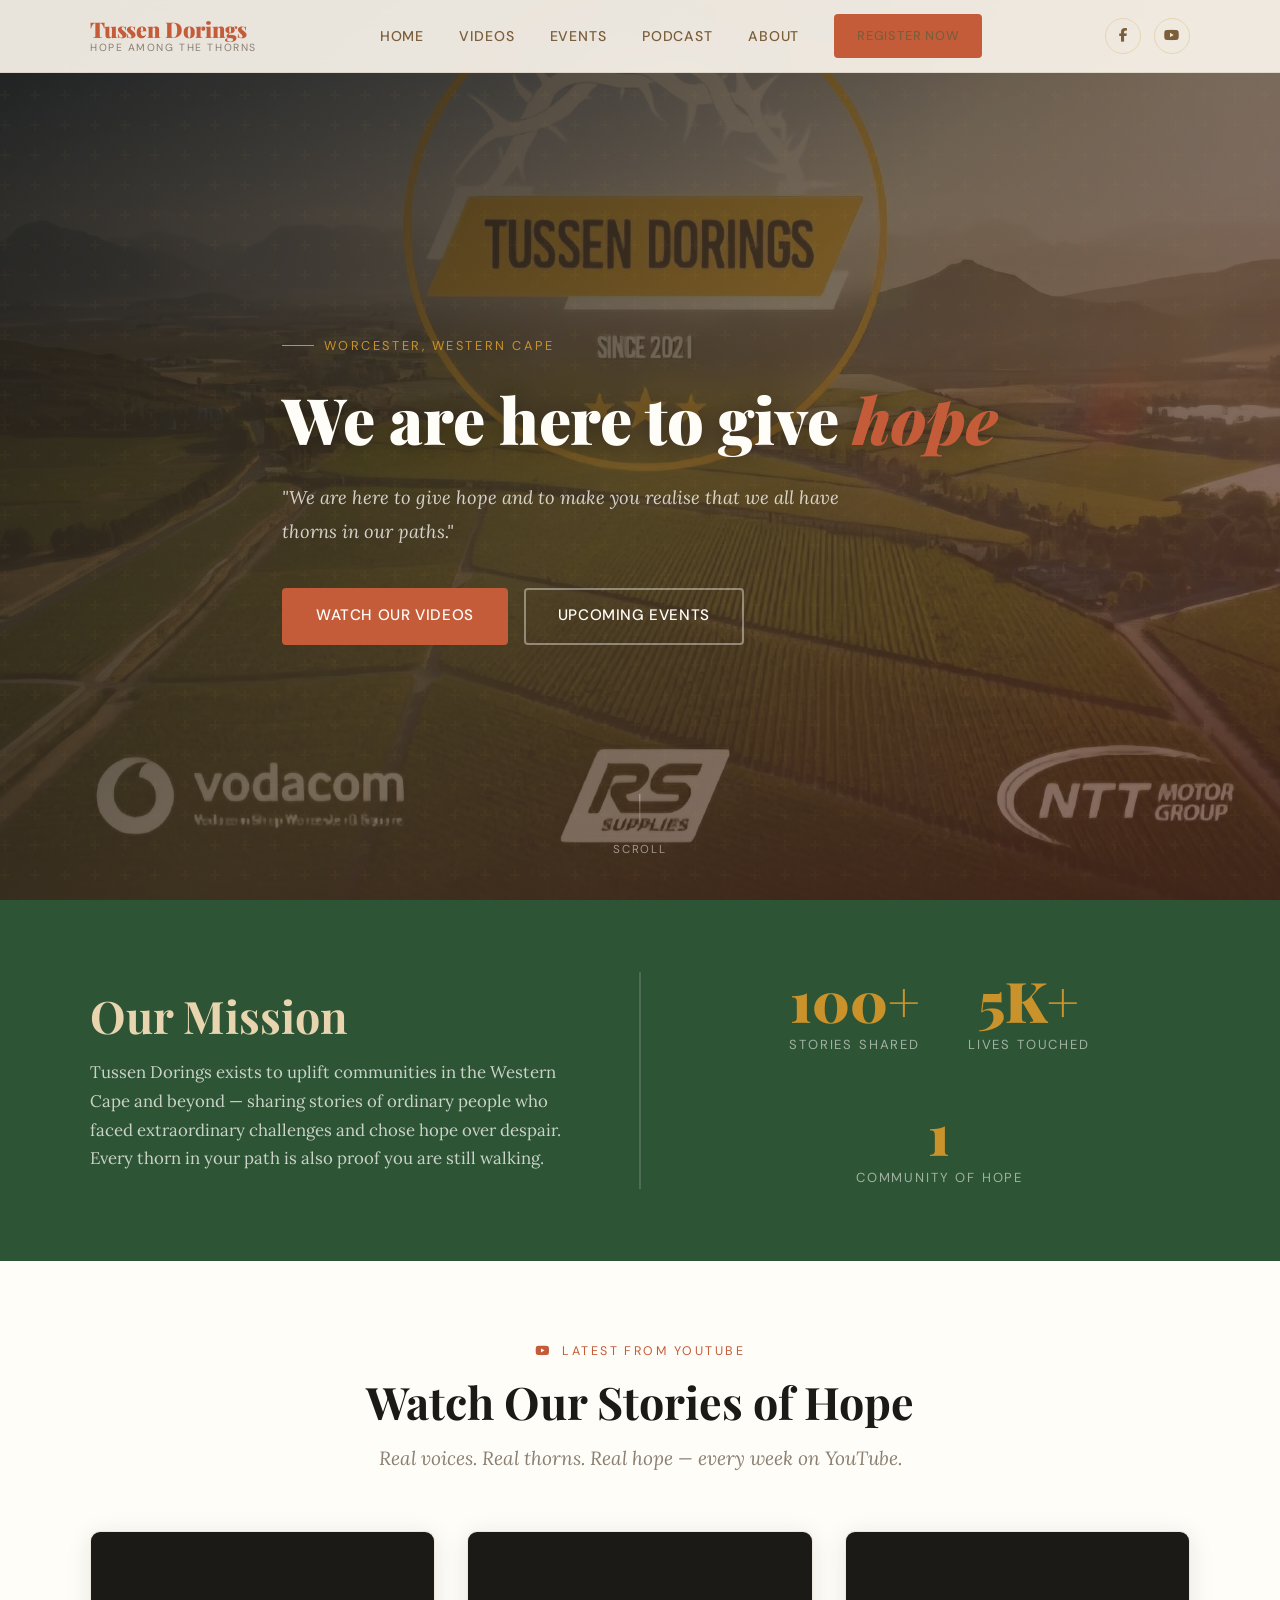
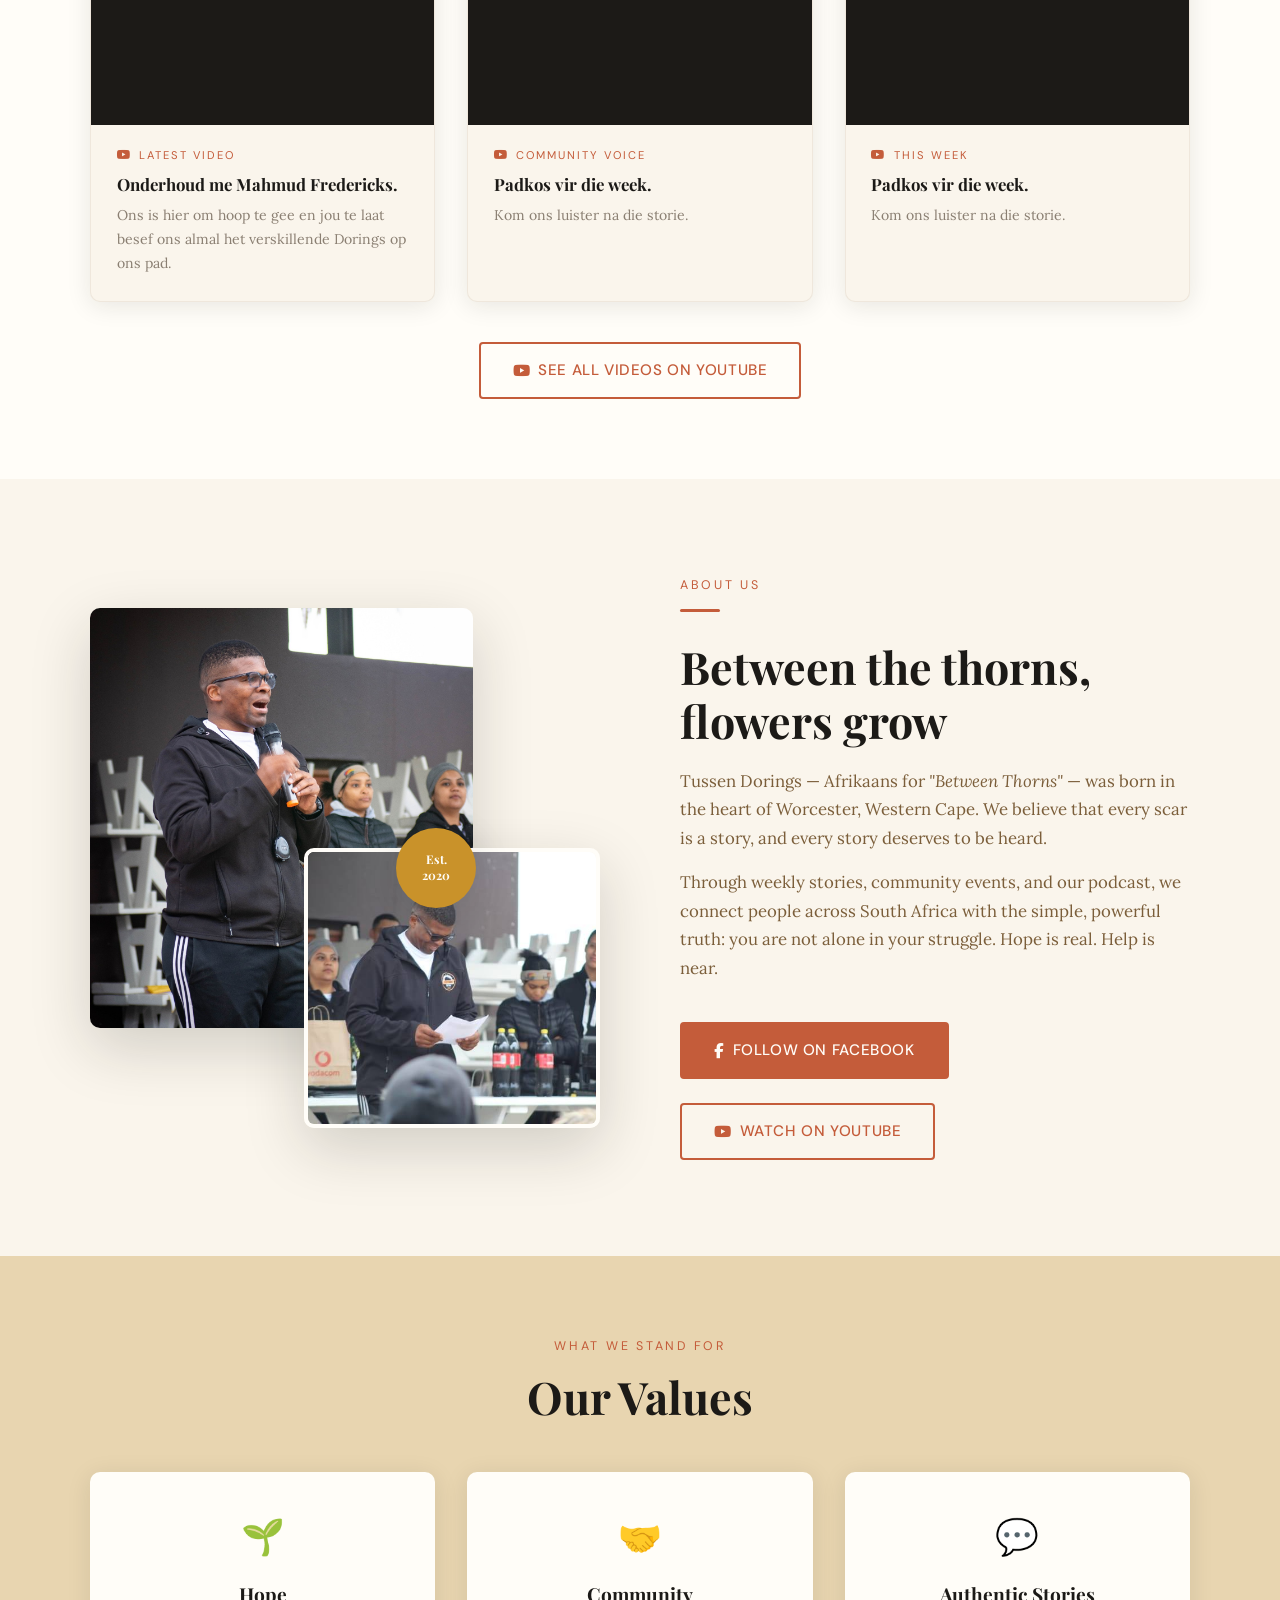
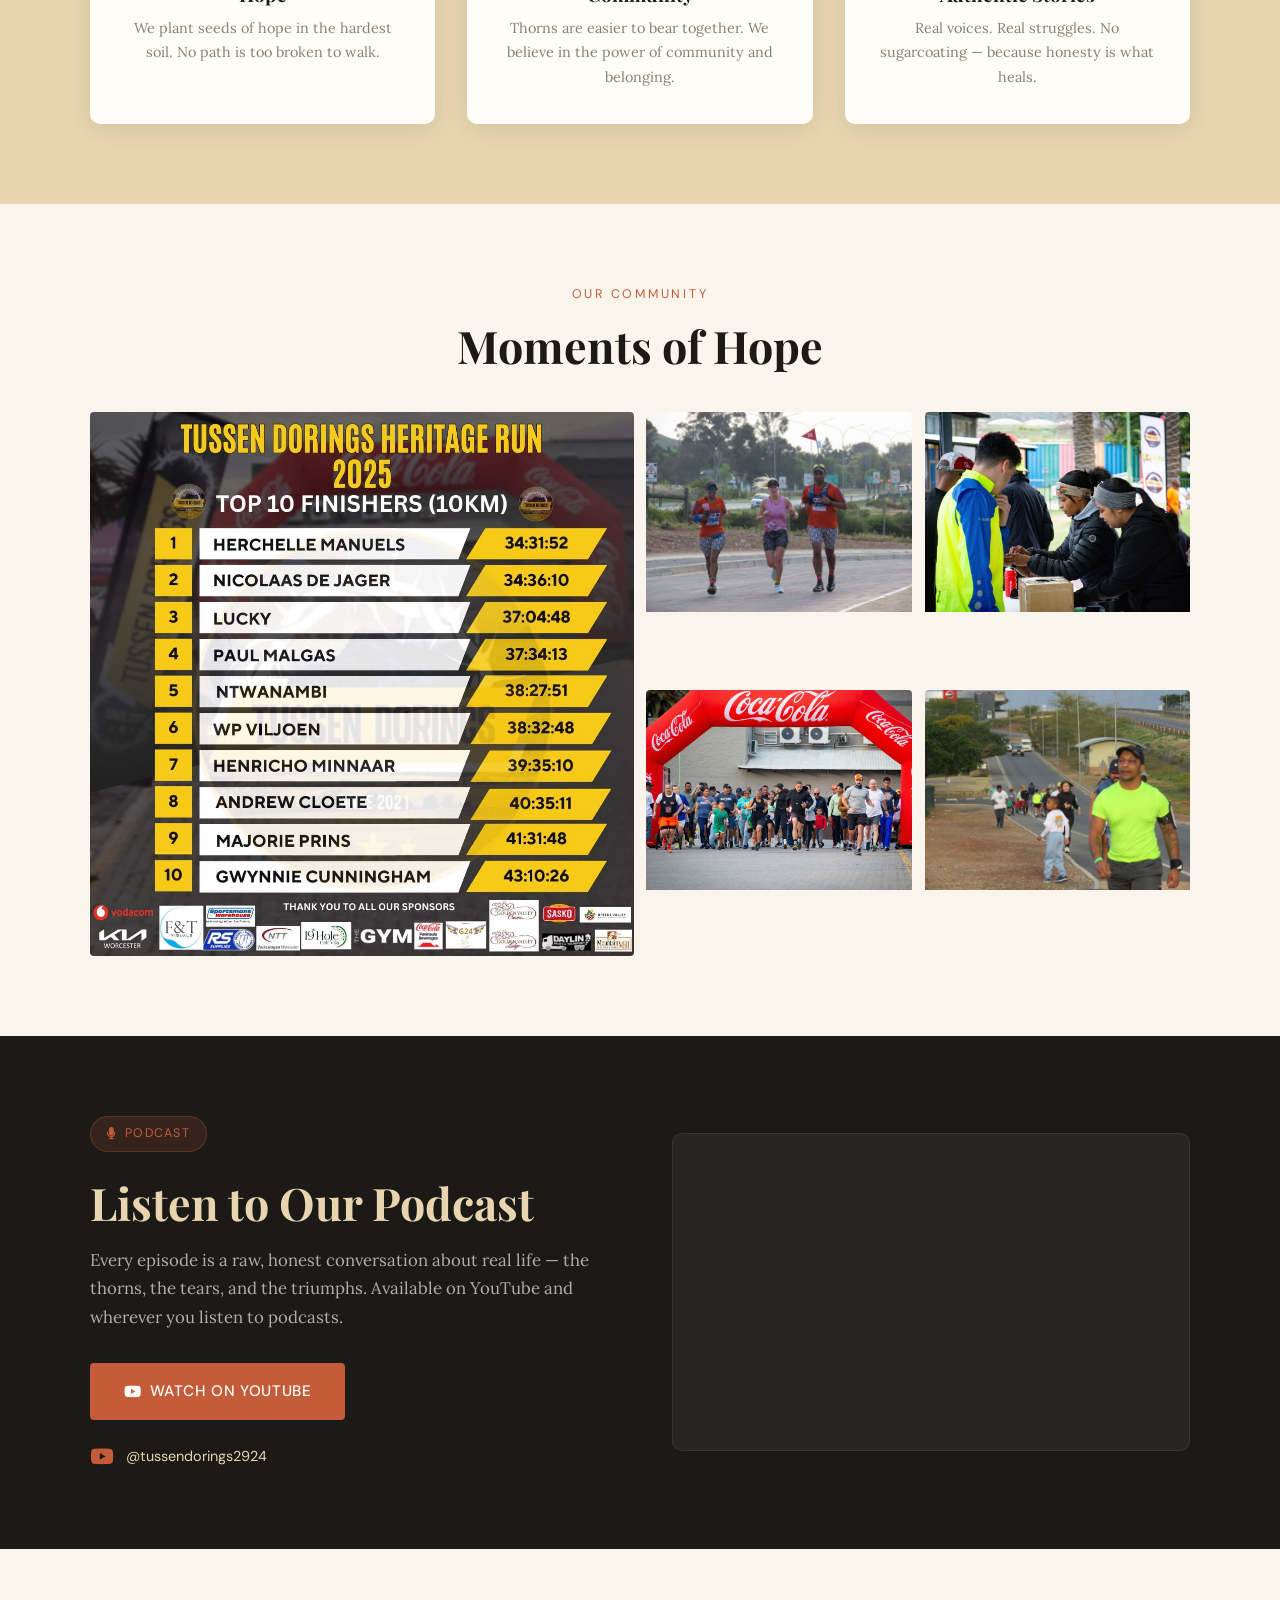
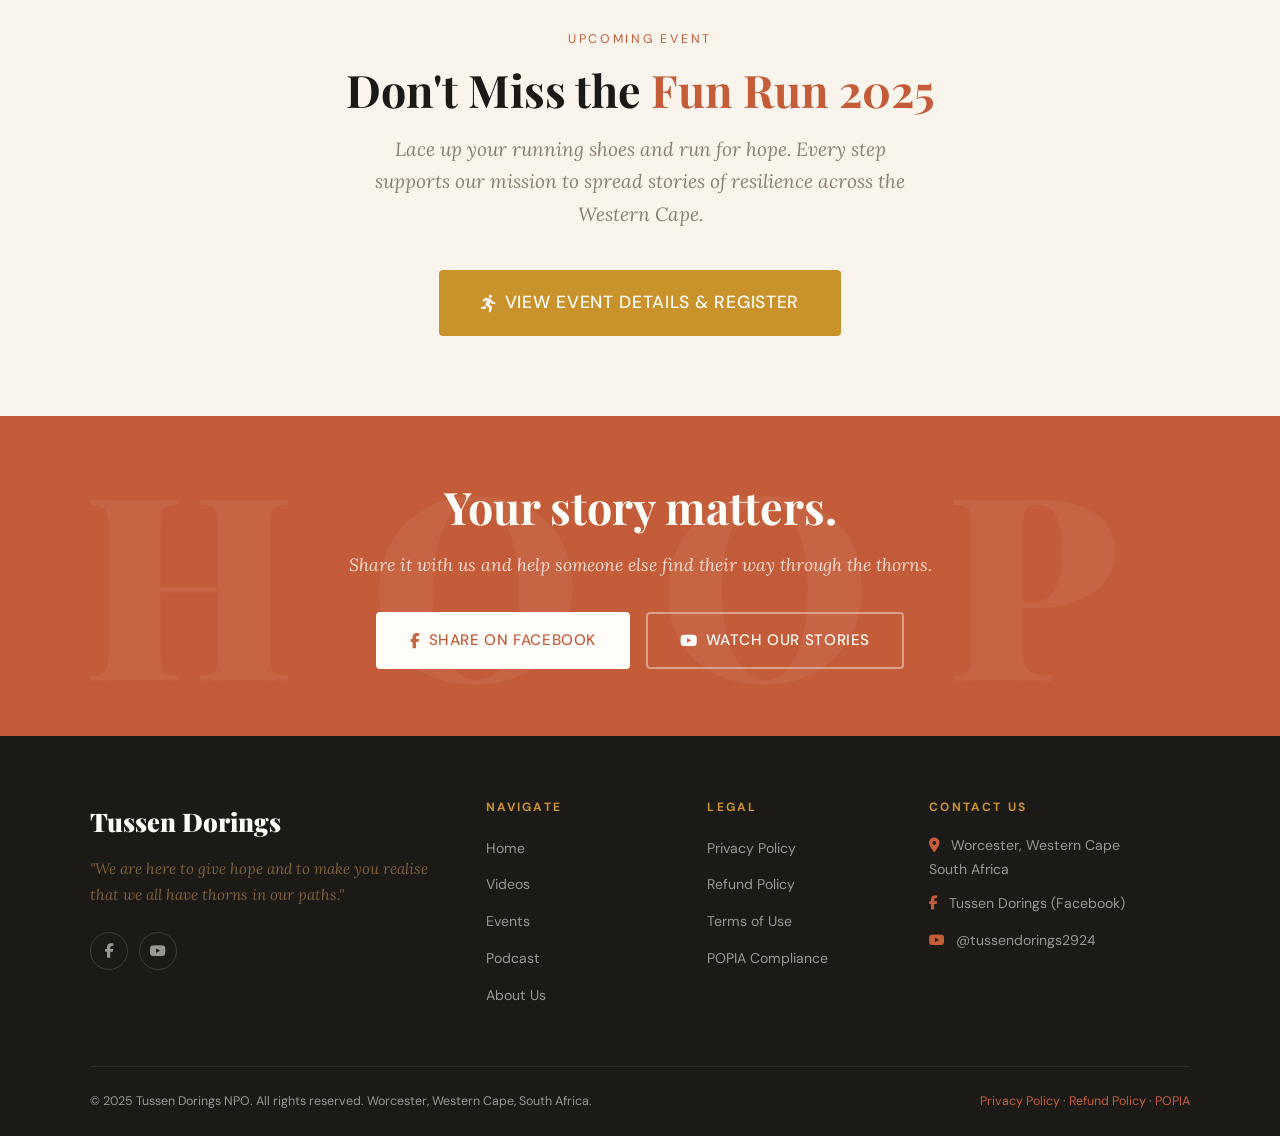
==== index.html @ e63dca42 "second commit" ====
<!DOCTYPE html>
<html lang="en">
<head>
  <meta charset="UTF-8" />
  <meta name="viewport" content="width=device-width, initial-scale=1.0" />
  <title>Tussen Dorings | Hope Among the Thorns</title>
  <meta name="description" content="Tussen Dorings is a non-profit organisation based in Worcester, Western Cape, dedicated to motivating people through real stories of resilience and hope." />
  <link rel="stylesheet" href="style.css" />
  <!-- Font Awesome for icons -->
  <link rel="stylesheet" href="https://cdnjs.cloudflare.com/ajax/libs/font-awesome/6.5.0/css/all.min.css" />
  <style>
    /* Homepage-only extras */
    .about-section {
      background: var(--cream);
      padding: 6rem 0;
    }
    .about-inner {
      display: grid;
      grid-template-columns: 1fr 1fr;
      gap: 5rem;
      align-items: center;
    }
    .about-img-stack {
      position: relative;
      height: 520px;
    }
    .about-img-main {
      width: 75%;
      height: 420px;
      object-fit: cover;
      border-radius: var(--radius-md);
      box-shadow: var(--shadow-float);
      position: absolute;
      top: 0; left: 0;
    }
    .about-img-secondary {
      width: 58%;
      height: 280px;
      object-fit: cover;
      border-radius: var(--radius-md);
      box-shadow: var(--shadow-float);
      position: absolute;
      bottom: 0; right: 0;
      border: 4px solid var(--white);
    }
    .about-img-badge {
      position: absolute;
      top: 50%; left: 60%;
      transform: translateY(-50%);
      background: var(--gold);
      color: var(--white);
      padding: 1.2rem;
      border-radius: 50%;
      width: 80px; height: 80px;
      display: flex; align-items: center; justify-content: center;
      font-family: var(--font-display);
      font-size: 0.75rem;
      font-weight: 700;
      text-align: center;
      line-height: 1.3;
      box-shadow: var(--shadow-card);
      z-index: 3;
    }
    @media (max-width: 768px) {
      .about-inner { grid-template-columns: 1fr; }
      .about-img-stack { height: 320px; }
      .about-img-main { width: 80%; height: 280px; }
      .about-img-secondary { width: 55%; height: 200px; }
    }

    .values-section {
      background: var(--sand);
      padding: 5rem 0;
    }
    .values-grid {
      display: grid;
      grid-template-columns: repeat(3, 1fr);
      gap: 2rem;
      margin-top: 3rem;
    }
    .value-card {
      background: var(--white);
      border-radius: var(--radius-md);
      padding: 2.2rem;
      text-align: center;
      box-shadow: var(--shadow-soft);
      transition: var(--transition);
    }
    .value-card:hover {
      transform: translateY(-5px);
      box-shadow: var(--shadow-card);
    }
    .value-card__icon {
      font-size: 2.2rem;
      margin-bottom: 1rem;
      display: block;
    }
    .value-card h4 { margin-bottom: 0.6rem; }
    .value-card p { font-size: 0.9rem; color: var(--warm-grey); }
    @media (max-width: 768px) {
      .values-grid { grid-template-columns: 1fr; }
    }

    .cta-band {
      background: var(--terracotta);
      padding: 4rem 0;
      text-align: center;
      position: relative;
      overflow: hidden;
    }
    .cta-band::before {
      content: 'HOOP';
      position: absolute;
      font-family: var(--font-display);
      font-size: 16rem;
      font-weight: 900;
      color: rgba(255,255,255,0.05);
      top: 50%; left: 50%;
      transform: translate(-50%, -50%);
      letter-spacing: 0.3em;
      pointer-events: none;
      white-space: nowrap;
    }
    .cta-band h2 { color: var(--white); margin-bottom: 1rem; }
    .cta-band p { color: rgba(255,253,248,0.8); margin-bottom: 2rem; font-style: italic; font-size: 1.1rem; }

    /* Mobile nav menu */
    .nav__mobile {
      display: none;
      flex-direction: column;
      background: var(--white);
      padding: 1.5rem 2rem;
      border-top: 1px solid var(--sand);
      gap: 1rem;
    }
    .nav__mobile.open { display: flex; }
    .nav__mobile a {
      font-family: var(--font-ui);
      font-size: 0.9rem;
      font-weight: 500;
      color: var(--earth);
      letter-spacing: 0.06em;
      text-transform: uppercase;
      padding: 0.5rem 0;
      border-bottom: 1px solid var(--sand);
    }

    /* ── Banner watermark on branded sections ── */
    .branded-section {
      position: relative;
      overflow: hidden;
    }
    .branded-section::before {
      content: '';
      position: absolute;
      inset: 0;
      background-image: url('images/banner.jpg');
      background-size: cover;
      background-position: center;
      background-repeat: no-repeat;
      opacity: 0.055;
      pointer-events: none;
      z-index: 0;
    }
    .branded-section > * { position: relative; z-index: 1; }

    /* ── YouTube Videos Section ── */
    .videos-section {
      background: var(--white);
    }
    .videos-header {
      text-align: center;
      margin-bottom: 3.5rem;
    }
    .videos-header .eyebrow {
      font-family: var(--font-ui);
      font-size: 0.78rem;
      letter-spacing: 0.2em;
      text-transform: uppercase;
      color: var(--terracotta);
      margin-bottom: 0.8rem;
      display: block;
    }
    .videos-grid {
      display: grid;
      grid-template-columns: repeat(3, 1fr);
      gap: 2rem;
    }
    @media (max-width: 900px) { .videos-grid { grid-template-columns: 1fr 1fr; } }
    @media (max-width: 580px) { .videos-grid { grid-template-columns: 1fr; } }

    .video-card {
      background: var(--cream);
      border-radius: var(--radius-md);
      overflow: hidden;
      box-shadow: var(--shadow-soft);
      transition: var(--transition);
      border: 1px solid rgba(123,94,58,0.09);
    }
    .video-card:hover {
      transform: translateY(-6px);
      box-shadow: var(--shadow-float);
    }
    .video-card__embed {
      position: relative;
      width: 100%;
      padding-top: 56.25%; /* 16:9 ratio */
      background: var(--charcoal);
    }
    .video-card__embed iframe {
      position: absolute;
      inset: 0;
      width: 100%;
      height: 100%;
      border: none;
      display: block;
    }
    .video-card__body {
      padding: 1.3rem 1.6rem 1.6rem;
    }
    .video-card__label {
      font-family: var(--font-ui);
      font-size: 0.7rem;
      letter-spacing: 0.18em;
      text-transform: uppercase;
      color: var(--terracotta);
      margin-bottom: 0.5rem;
      display: flex;
      align-items: center;
      gap: 0.4rem;
    }
    .video-card__label i { font-size: 0.75rem; }
    .video-card__title {
      font-size: 1.05rem;
      line-height: 1.4;
      margin-bottom: 0.5rem;
    }
    .video-card__desc {
      font-size: 0.88rem;
      color: var(--warm-grey);
    }

    /* ── How to add images helper box ── */
    .img-guide {
      background: linear-gradient(135deg, rgba(46,84,54,0.06), rgba(201,146,42,0.06));
      border: 1.5px dashed rgba(123,94,58,0.28);
      border-radius: var(--radius-md);
      padding: 1.6rem 2rem;
      margin-top: 0.8rem;
    }
    .img-guide__title {
      font-family: var(--font-ui);
      font-size: 0.78rem;
      letter-spacing: 0.15em;
      text-transform: uppercase;
      color: var(--forest);
      font-weight: 600;
      margin-bottom: 0.8rem;
      display: flex;
      align-items: center;
      gap: 0.5rem;
    }
    .img-guide ol {
      list-style: decimal;
      padding-left: 1.4rem;
      display: flex;
      flex-direction: column;
      gap: 0.5rem;
    }
    .img-guide ol li {
      font-family: var(--font-ui);
      font-size: 0.86rem;
      color: var(--earth);
      line-height: 1.6;
    }
    .img-guide ol li code {
      background: rgba(28,26,23,0.08);
      padding: 0.1rem 0.4rem;
      border-radius: 3px;
      font-size: 0.82rem;
      color: var(--terracotta);
    }
    .img-guide ol li strong { color: var(--charcoal); }
  </style>
</head>
<body>

<!-- ======= NAVIGATION ======= -->
<nav class="nav" id="mainNav">
  <div class="container">
    <div class="nav__inner">
      <a href="index.html" class="nav__logo">
        <span class="nav__logo-main">Tussen Dorings</span>
        <span class="nav__logo-sub">Hope Among the Thorns</span>
      </a>
      <ul class="nav__links">
        <li><a href="index.html">Home</a></li>
        <li><a href="#videos">Videos</a></li>
        <li><a href="event.html">Events</a></li>
        <li><a href="#podcast">Podcast</a></li>
        <li><a href="#about">About</a></li>
        <li><a href="event.html#register" class="btn btn-primary" style="padding:0.55rem 1.3rem; font-size:0.8rem;">Register Now</a></li>
      </ul>
      <div class="nav__social">
        <a href="https://www.facebook.com/TussenDorings" target="_blank" title="Facebook"><i class="fab fa-facebook-f"></i></a>
        <a href="https://www.youtube.com/@tussendorings2924" target="_blank" title="YouTube"><i class="fab fa-youtube"></i></a>
      </div>
      <div class="nav__hamburger" id="hamburger" onclick="toggleNav()">
        <span></span><span></span><span></span>
      </div>
    </div>
  </div>
  <div class="nav__mobile" id="mobileNav">
    <a href="index.html">Home</a>
    <a href="#videos">Videos</a>
    <a href="event.html">Events</a>
    <a href="#podcast">Podcast</a>
    <a href="#about">About</a>
  </div>
</nav>

<!-- ======= HERO ======= -->
<section class="hero">
  <div class="hero__bg" style="background-image: url('pictures/PHOTO-2025-09-26-07-35-55.jpg');"></div>
  <div class="hero__overlay"></div>
  <div class="hero__texture"></div>
  <div class="container">
    <div class="hero__content">
      <div class="hero__eyebrow">Worcester, Western Cape</div>
      <h1>We are here to give <em>hope</em></h1>
      <p class="hero__slogan">
        "We are here to give hope and to make you realise that we all have thorns in our paths."
      </p>
      <div class="hero__cta">
        <a href="#videos" class="btn btn-primary">Watch Our Videos</a>
        <a href="event.html" class="btn btn-secondary" style="border-color:rgba(255,253,248,0.4); color:var(--white);">Upcoming Events</a>
      </div>
    </div>
  </div>
  <div class="hero__scroll">
    <div class="hero__scroll-line"></div>
    <span>Scroll</span>
  </div>
</section>

<!-- ======= MISSION STRIP ======= -->
<section class="mission-strip branded-section">
  <div class="container">
    <div class="mission-strip__inner">
      <div>
        <h2>Our Mission</h2>
        <p>
          Tussen Dorings exists to uplift communities in the Western Cape and beyond — sharing stories of ordinary people who faced extraordinary challenges and chose hope over despair. Every thorn in your path is also proof you are still walking.
        </p>
      </div>
      <div class="mission-strip__divider"></div>
      <div style="display:flex; gap:3rem; justify-content:center; flex-wrap:wrap;">
        <div class="mission-strip__stat">
          <div class="mission-strip__stat-number">100+</div>
          <div class="mission-strip__stat-label">Stories Shared</div>
        </div>
        <div class="mission-strip__stat">
          <div class="mission-strip__stat-number">5K+</div>
          <div class="mission-strip__stat-label">Lives Touched</div>
        </div>
        <div class="mission-strip__stat">
          <div class="mission-strip__stat-number">1</div>
          <div class="mission-strip__stat-label">Community of Hope</div>
        </div>
      </div>
    </div>
  </div>
</section>

<!-- ======= YOUTUBE VIDEOS ======= -->
<section class="videos-section section branded-section" id="videos">
  <div class="container">
    <div class="videos-header reveal">
      <span class="eyebrow"><i class="fab fa-youtube"></i> &nbsp;Latest from YouTube</span>
      <h2>Watch Our Stories of Hope</h2>
      <p class="lead" style="margin-top:0.8rem; max-width:580px; margin-left:auto; margin-right:auto;">
        Real voices. Real thorns. Real hope — every week on YouTube.
      </p>
    </div>

    <div class="videos-grid">

      <article class="video-card reveal">
        <div class="video-card__embed">
          <iframe
            src="https://www.youtube.com/embed/3ZT55kAYIGM"
            title="Tussen Dorings Video 1"
            allow="accelerometer; autoplay; clipboard-write; encrypted-media; gyroscope; picture-in-picture"
            allowfullscreen
            loading="lazy"
          ></iframe>
        </div>
        <div class="video-card__body">
          <div class="video-card__label"><i class="fab fa-youtube"></i> Latest Video</div>
          <h3 class="video-card__title">Onderhoud me Mahmud Fredericks.</h3>
          <p class="video-card__desc">Ons is hier om hoop te gee en jou te laat besef ons almal het verskillende Dorings op ons pad.</p>
        </div>
      </article>

      <!-- ✏️ VIDEO 2 — Replace VIDEO_ID_2 -->
      <article class="video-card reveal">
        <div class="video-card__embed">
          <iframe
            src="https://www.youtube.com/embed/tih2UImkGy8"
            title="Tussen Dorings Video 2"
            allow="accelerometer; autoplay; clipboard-write; encrypted-media; gyroscope; picture-in-picture"
            allowfullscreen
            loading="lazy"
          ></iframe>
        </div>
        <div class="video-card__body">
          <div class="video-card__label"><i class="fab fa-youtube"></i> Community Voice</div>
          <h3 class="video-card__title">Padkos vir die week.</h3>
          <p class="video-card__desc">Kom ons luister na die storie.</p>
        </div>
      </article>

      <!-- ✏️ VIDEO 3 — Replace VIDEO_ID_3 -->
      <article class="video-card reveal">
        <div class="video-card__embed">
          <iframe
            src="https://www.youtube.com/embed/xtF51EP9ckM"
            title="Tussen Dorings Video 3"
            allow="accelerometer; autoplay; clipboard-write; encrypted-media; gyroscope; picture-in-picture"
            allowfullscreen
            loading="lazy"
          ></iframe>
        </div>
        <div class="video-card__body">
          <div class="video-card__label"><i class="fab fa-youtube"></i> This Week</div>
          <h3 class="video-card__title">Padkos vir die week.</h3>
          <p class="video-card__desc">Kom ons luister na die storie.</p>
        </div>
      </article>

    </div>

    <div style="text-align:center; margin-top:2.5rem;" class="reveal">
      <a href="https://www.youtube.com/@tussendorings2924" target="_blank" class="btn btn-secondary">
        <i class="fab fa-youtube"></i> See All Videos on YouTube
      </a>
    </div>
  </div>
</section>

<!-- ======= ABOUT ======= -->
<section class="about-section branded-section" id="about">
  <div class="container">
    <div class="about-inner">
      <div class="about-img-stack reveal">
        <img src="pictures/photo1.jpg" alt="Tussen Dorings community" class="about-img-main" />
        <img src="pictures/photo2.jpg" alt="Hope in action" class="about-img-secondary" />
        <div class="about-img-badge">Est.<br/>2020</div>
      </div>
      <div class="reveal">
        <span class="section-label">About Us</span>
        <div class="thorn-accent"></div>
        <h2>Between the thorns, flowers grow</h2>
        <p style="margin-top:1.2rem;">
          Tussen Dorings — Afrikaans for <em>"Between Thorns"</em> — was born in the heart of Worcester, Western Cape. We believe that every scar is a story, and every story deserves to be heard.
        </p>
        <p style="margin-top:1rem;">
          Through weekly stories, community events, and our podcast, we connect people across South Africa with the simple, powerful truth: you are not alone in your struggle. Hope is real. Help is near.
        </p>
        <div style="display:flex; gap:1.5rem; margin-top:2.5rem; flex-wrap:wrap;">
          <a href="https://www.facebook.com/TussenDorings" target="_blank" class="btn btn-primary">
            <i class="fab fa-facebook-f"></i> Follow on Facebook
          </a>
          <a href="https://www.youtube.com/@tussendorings2924" target="_blank" class="btn btn-secondary">
            <i class="fab fa-youtube"></i> Watch on YouTube
          </a>
        </div>

        
      </div>
    </div>
  </div>
</section>

<!-- ======= VALUES ======= -->
<section class="values-section branded-section">
  <div class="container">
    <div style="text-align:center;" class="reveal">
      <span class="section-label">What We Stand For</span>
      <h2>Our Values</h2>
    </div>
    <div class="values-grid">
      <div class="value-card reveal">
        <span class="value-card__icon">🌱</span>
        <h4>Hope</h4>
        <p>We plant seeds of hope in the hardest soil. No path is too broken to walk.</p>
      </div>
      <div class="value-card reveal">
        <span class="value-card__icon">🤝</span>
        <h4>Community</h4>
        <p>Thorns are easier to bear together. We believe in the power of community and belonging.</p>
      </div>
      <div class="value-card reveal">
        <span class="value-card__icon">💬</span>
        <h4>Authentic Stories</h4>
        <p>Real voices. Real struggles. No sugarcoating — because honesty is what heals.</p>
      </div>
    </div>
  </div>
</section>

<!-- ======= GALLERY ======= -->
<section class="gallery section" id="gallery">
  <div class="container">
    <div style="text-align:center; margin-bottom:2.5rem;" class="reveal">
      <span class="section-label">Our Community</span>
      <h2>Moments of Hope</h2>
    </div>
    <div class="gallery__grid reveal">
      <div class="gallery__item item-1">
        <img src="pictures/photo4.jpg" alt="Tussen Dorings community event" />
      </div>
      <div class="gallery__item">
        <img src="pictures/photo3.jpg" alt="Worcester community gathering" style="height:200px;" />
      </div>
      <div class="gallery__item">
        <img src="pictures/photo5.jpg" alt="Hope in action" style="height:200px;" />
      </div>
      <div class="gallery__item">
        <img src="pictures/photo6.jpg" alt="Community stories" style="height:200px;" />
      </div>
      <div class="gallery__item">
        <img src="pictures/photo7.jpg" alt="Motivational event" style="height:200px;" />
      </div>
    </div>
  </div>
</section>

<!-- ======= PODCAST ======= -->
<section class="podcast" id="podcast">
  <div class="container">
    <div class="podcast__inner">
      <div class="reveal">
        <div class="podcast__badge"><i class="fas fa-microphone"></i> Podcast</div>
        <h2>Listen to Our Podcast</h2>
        <p>Every episode is a raw, honest conversation about real life — the thorns, the tears, and the triumphs. Available on YouTube and wherever you listen to podcasts.</p>
        <div style="margin-top:2rem; display:flex; gap:1rem; flex-wrap:wrap;">
          <a href="https://www.youtube.com/@tussendorings2924" target="_blank" class="btn btn-primary">
            <i class="fab fa-youtube"></i> Watch on YouTube
          </a>
        </div>
        <a href="https://www.youtube.com/@tussendorings2924" target="_blank" class="podcast__yt-link" style="margin-top:1.5rem;">
          <i class="fab fa-youtube" style="font-size:1.3rem; color:var(--terracotta);"></i>
          @tussendorings2924
        </a>
      </div>
      <div class="podcast__embed reveal">
        <!-- Replace VIDEO_ID with actual YouTube video ID from their channel -->
        <iframe
          width="100%"
          height="260"
          src="https://www.youtube.com/embed/ZpLVzW_1ThY"
          title="Tussen Dorings Podcast"
          frameborder="0"
          allow="accelerometer; autoplay; clipboard-write; encrypted-media; gyroscope; picture-in-picture"
          allowfullscreen
          style="border-radius: var(--radius-sm);"
        ></iframe>
      </div>
    </div>
  </div>
</section>

<!-- ======= UPCOMING EVENT TEASER ======= -->
<section style="background:var(--cream); padding:5rem 0;">
  <div class="container" style="text-align:center;">
    <span class="section-label">Upcoming Event</span>
    <h2 class="reveal">Don't Miss the <strong style="color:var(--terracotta);">Fun Run 2025</strong></h2>
    <p class="lead reveal" style="max-width:540px; margin:1rem auto 2.5rem;">
      Lace up your running shoes and run for hope. Every step supports our mission to spread stories of resilience across the Western Cape.
    </p>
    <a href="event.html" class="btn btn-primary btn-gold reveal">
      <i class="fas fa-running"></i> View Event Details & Register
    </a>
  </div>
</section>

<!-- ======= CTA BAND ======= -->
<section class="cta-band">
  <div class="container">
    <h2 class="reveal">Your story matters.</h2>
    <p class="reveal">Share it with us and help someone else find their way through the thorns.</p>
    <div style="display:flex; gap:1rem; justify-content:center; flex-wrap:wrap;" class="reveal">
      <a href="https://www.facebook.com/TussenDorings" target="_blank" class="btn" style="background:var(--white); color:var(--terracotta); border-color:var(--white);">
        <i class="fab fa-facebook-f"></i> Share on Facebook
      </a>
      <a href="https://www.youtube.com/@tussendorings2924" target="_blank" class="btn" style="background:transparent; color:var(--white); border-color:rgba(255,255,255,0.4);">
        <i class="fab fa-youtube"></i> Watch Our Stories
      </a>
    </div>
  </div>
</section>

<!-- ======= FOOTER ======= -->
<footer class="footer">
  <div class="container">
    <div class="footer__grid">
      <div>
        <div class="footer__brand-name">Tussen Dorings</div>
        <p class="footer__tagline">"We are here to give hope and to make you realise that we all have thorns in our paths."</p>
        <div class="footer__social">
          <a href="https://www.facebook.com/TussenDorings" target="_blank" title="Facebook"><i class="fab fa-facebook-f"></i></a>
          <a href="https://www.youtube.com/@tussendorings2924" target="_blank" title="YouTube"><i class="fab fa-youtube"></i></a>
        </div>
      </div>
      <div>
        <h5>Navigate</h5>
        <ul>
          <li><a href="index.html">Home</a></li>
          <li><a href="#videos">Videos</a></li>
          <li><a href="event.html">Events</a></li>
          <li><a href="#podcast">Podcast</a></li>
          <li><a href="#about">About Us</a></li>
        </ul>
      </div>
      <div>
        <h5>Legal</h5>
        <ul>
          <li><a href="event.html#privacy">Privacy Policy</a></li>
          <li><a href="event.html#refund">Refund Policy</a></li>
          <li><a href="event.html#terms">Terms of Use</a></li>
          <li><a href="event.html#popia">POPIA Compliance</a></li>
        </ul>
      </div>
      <div>
        <h5>Contact Us</h5>
        <ul>
          <li style="color:rgba(255,253,248,0.55); font-family:var(--font-ui); font-size:0.88rem; margin-bottom:0.5rem;">
            <i class="fas fa-map-marker-alt" style="color:var(--terracotta); margin-right:0.4rem;"></i>
            Worcester, Western Cape<br>South Africa
          </li>
          <li>
            <a href="https://www.facebook.com/TussenDorings" target="_blank">
              <i class="fab fa-facebook-f" style="color:var(--terracotta); margin-right:0.4rem;"></i>
              Tussen Dorings (Facebook)
            </a>
          </li>
          <li>
            <a href="https://www.youtube.com/@tussendorings2924" target="_blank">
              <i class="fab fa-youtube" style="color:var(--terracotta); margin-right:0.4rem;"></i>
              @tussendorings2924
            </a>
          </li>
        </ul>
      </div>
    </div>
    <div class="footer__bottom">
      <span>© 2025 Tussen Dorings NPO. All rights reserved. Worcester, Western Cape, South Africa.</span>
      <span>
        <a href="event.html#privacy">Privacy Policy</a> ·
        <a href="event.html#refund">Refund Policy</a> ·
        <a href="event.html#popia">POPIA</a>
      </span>
    </div>
  </div>
</footer>

<script>
  // ── Scroll reveal
  const observer = new IntersectionObserver((entries) => {
    entries.forEach(e => {
      if (e.isIntersecting) {
        e.target.classList.add('visible');
        observer.unobserve(e.target);
      }
    });
  }, { threshold: 0.12 });
  document.querySelectorAll('.reveal').forEach(el => observer.observe(el));

  // ── Nav shrink on scroll
  window.addEventListener('scroll', () => {
    const nav = document.getElementById('mainNav');
    nav.style.boxShadow = window.scrollY > 50 ? '0 4px 20px rgba(28,26,23,0.12)' : 'none';
  });

  // ── Mobile nav toggle
  function toggleNav() {
    document.getElementById('mobileNav').classList.toggle('open');
  }
</script>
</body>
</html>
---- style.css ----
/* ============================================================
   TUSSEN DORINGS — Global Stylesheet
   Aesthetic: Warm African earth tones, bold serif, organic
   ============================================================ */

@import url('https://fonts.googleapis.com/css2?family=Playfair+Display:ital,wght@0,400;0,700;0,900;1,400;1,700&family=Lora:ital,wght@0,400;0,500;1,400&family=DM+Sans:wght@300;400;500&display=swap');

/* ── CSS Variables ── */
:root {
  --terracotta:   #C45C3A;
  --terracotta-dark: #9E3D20;
  --earth:        #7B5E3A;
  --sand:         #E8D5B0;
  --cream:        #FAF5EC;
  --forest:       #2E5436;
  --forest-light: #4A7C59;
  --charcoal:     #1C1A17;
  --warm-grey:    #8A7F72;
  --gold:         #C9922A;
  --white:        #FFFDF8;

  --font-display: 'Playfair Display', Georgia, serif;
  --font-body:    'Lora', Georgia, serif;
  --font-ui:      'DM Sans', sans-serif;

  --radius-sm: 4px;
  --radius-md: 10px;
  --radius-lg: 20px;

  --shadow-soft: 0 4px 24px rgba(28,26,23,0.10);
  --shadow-card: 0 8px 40px rgba(28,26,23,0.13);
  --shadow-float: 0 20px 60px rgba(28,26,23,0.18);

  --transition: 0.28s cubic-bezier(0.4,0,0.2,1);
}

/* ── Reset & Base ── */
*, *::before, *::after { box-sizing: border-box; margin: 0; padding: 0; }

html { scroll-behavior: smooth; font-size: 16px; }

body {
  font-family: var(--font-body);
  background: var(--cream);
  color: var(--charcoal);
  line-height: 1.7;
  overflow-x: hidden;
}

img { max-width: 100%; display: block; }
a { color: inherit; text-decoration: none; }
ul { list-style: none; }

/* ── Typography ── */
h1, h2, h3, h4, h5, h6 {
  font-family: var(--font-display);
  line-height: 1.2;
  color: var(--charcoal);
}

h1 { font-size: clamp(2.4rem, 5vw, 4.2rem); font-weight: 900; }
h2 { font-size: clamp(1.8rem, 3.5vw, 3rem); font-weight: 700; }
h3 { font-size: clamp(1.3rem, 2.5vw, 2rem); font-weight: 700; }
h4 { font-size: 1.2rem; font-weight: 700; }

p { font-size: 1.05rem; color: var(--earth); }

.lead {
  font-size: 1.2rem;
  font-family: var(--font-body);
  font-style: italic;
  color: var(--warm-grey);
}

/* ── Layout Utilities ── */
.container {
  max-width: 1180px;
  margin: 0 auto;
  padding: 0 clamp(1rem, 4vw, 2.5rem);
}

.section { padding: 5rem 0; }
.section--tight { padding: 3rem 0; }

.grid-2 { display: grid; grid-template-columns: 1fr 1fr; gap: 2.5rem; }
.grid-3 { display: grid; grid-template-columns: repeat(3,1fr); gap: 2rem; }

@media (max-width: 768px) {
  .grid-2, .grid-3 { grid-template-columns: 1fr; }
}

/* ── Dividers ── */
.thorn-divider {
  display: flex;
  align-items: center;
  gap: 1rem;
  margin: 2.5rem 0;
}
.thorn-divider::before,
.thorn-divider::after {
  content: '';
  flex: 1;
  height: 1px;
  background: linear-gradient(90deg, transparent, var(--sand), transparent);
}
.thorn-divider span {
  font-size: 1.4rem;
  color: var(--terracotta);
  opacity: 0.7;
}

/* ── Buttons ── */
.btn {
  display: inline-flex;
  align-items: center;
  gap: 0.5rem;
  font-family: var(--font-ui);
  font-weight: 500;
  font-size: 0.95rem;
  letter-spacing: 0.04em;
  padding: 0.85rem 2rem;
  border-radius: var(--radius-sm);
  border: 2px solid transparent;
  cursor: pointer;
  transition: var(--transition);
  text-transform: uppercase;
}

.btn-primary {
  background: var(--terracotta);
  color: var(--white);
  border-color: var(--terracotta);
}
.btn-primary:hover {
  background: var(--terracotta-dark);
  border-color: var(--terracotta-dark);
  transform: translateY(-2px);
  box-shadow: 0 8px 24px rgba(196,92,58,0.35);
}

.btn-secondary {
  background: transparent;
  color: var(--terracotta);
  border-color: var(--terracotta);
}
.btn-secondary:hover {
  background: var(--terracotta);
  color: var(--white);
  transform: translateY(-2px);
}

.btn-forest {
  background: var(--forest);
  color: var(--white);
  border-color: var(--forest);
}
.btn-forest:hover {
  background: var(--forest-light);
  border-color: var(--forest-light);
  transform: translateY(-2px);
  box-shadow: 0 8px 24px rgba(46,84,54,0.35);
}

.btn-gold {
  background: var(--gold);
  color: var(--white);
  border-color: var(--gold);
  font-size: 1.1rem;
  padding: 1rem 2.5rem;
}
.btn-gold:hover {
  background: #a87520;
  transform: translateY(-3px);
  box-shadow: 0 10px 30px rgba(201,146,42,0.4);
}

/* ── Navigation ── */
.nav {
  position: fixed;
  top: 0; left: 0; right: 0;
  z-index: 1000;
  background: rgba(250,245,236,0.92);
  backdrop-filter: blur(12px);
  border-bottom: 1px solid rgba(123,94,58,0.12);
  transition: var(--transition);
}

.nav__inner {
  display: flex;
  align-items: center;
  justify-content: space-between;
  height: 72px;
}

.nav__logo {
  display: flex;
  flex-direction: column;
  line-height: 1.1;
}
.nav__logo-main {
  font-family: var(--font-display);
  font-weight: 900;
  font-size: 1.35rem;
  color: var(--terracotta);
  letter-spacing: -0.01em;
}
.nav__logo-sub {
  font-family: var(--font-ui);
  font-size: 0.65rem;
  color: var(--warm-grey);
  letter-spacing: 0.15em;
  text-transform: uppercase;
}

.nav__links {
  display: flex;
  align-items: center;
  gap: 2.2rem;
}
.nav__links a {
  font-family: var(--font-ui);
  font-size: 0.88rem;
  font-weight: 500;
  letter-spacing: 0.06em;
  text-transform: uppercase;
  color: var(--earth);
  position: relative;
  transition: color var(--transition);
}
.nav__links a::after {
  content: '';
  position: absolute;
  bottom: -3px; left: 0;
  width: 0; height: 2px;
  background: var(--terracotta);
  transition: width var(--transition);
}
.nav__links a:hover { color: var(--terracotta); }
.nav__links a:hover::after { width: 100%; }

.nav__social {
  display: flex;
  gap: 0.8rem;
}
.nav__social a {
  width: 36px; height: 36px;
  border-radius: 50%;
  border: 1.5px solid var(--sand);
  display: flex; align-items: center; justify-content: center;
  font-size: 0.85rem;
  color: var(--earth);
  transition: var(--transition);
}
.nav__social a:hover {
  background: var(--terracotta);
  border-color: var(--terracotta);
  color: var(--white);
}

.nav__hamburger {
  display: none;
  flex-direction: column;
  gap: 5px;
  cursor: pointer;
  padding: 4px;
}
.nav__hamburger span {
  width: 24px; height: 2px;
  background: var(--charcoal);
  border-radius: 2px;
  transition: var(--transition);
}

@media (max-width: 900px) {
  .nav__links { display: none; }
  .nav__hamburger { display: flex; }
}

/* ── Hero ── */
.hero {
  min-height: 100vh;
  display: flex;
  align-items: center;
  position: relative;
  overflow: hidden;
  background: var(--charcoal);
  padding-top: 72px;
}

.hero__bg {
  position: absolute;
  inset: 0;
  background-image: url('images/hero-bg.jpg');
  background-size: cover;
  background-position: center 30%;
  opacity: 0.38;
}

.hero__overlay {
  position: absolute;
  inset: 0;
  background: linear-gradient(
    135deg,
    rgba(28,26,23,0.85) 0%,
    rgba(123,94,58,0.4) 50%,
    rgba(196,92,58,0.25) 90%
  );
}

.hero__texture {
  position: absolute;
  inset: 0;
  background-image: url("data:image/svg+xml,%3Csvg width='60' height='60' viewBox='0 0 60 60' xmlns='http://www.w3.org/2000/svg'%3E%3Cg fill='none' fill-rule='evenodd'%3E%3Cg fill='%23c9922a' fill-opacity='0.04'%3E%3Cpath d='M36 34v-4h-2v4h-4v2h4v4h2v-4h4v-2h-4zm0-30V0h-2v4h-4v2h4v4h2V6h4V4h-4zM6 34v-4H4v4H0v2h4v4h2v-4h4v-2H6zM6 4V0H4v4H0v2h4v4h2V6h4V4H6z'/%3E%3C/g%3E%3C/g%3E%3C/svg%3E");
}

.hero__content {
  position: relative;
  z-index: 2;
  max-width: 780px;
}

.hero__eyebrow {
  display: inline-flex;
  align-items: center;
  gap: 0.6rem;
  font-family: var(--font-ui);
  font-size: 0.8rem;
  letter-spacing: 0.2em;
  text-transform: uppercase;
  color: var(--gold);
  margin-bottom: 1.5rem;
}
.hero__eyebrow::before {
  content: '';
  width: 32px; height: 1px;
  background: var(--gold);
}

.hero h1 {
  color: var(--white);
  margin-bottom: 1.5rem;
  text-shadow: 0 2px 20px rgba(0,0,0,0.3);
}

.hero h1 em {
  color: var(--terracotta);
  font-style: italic;
}

.hero__slogan {
  font-size: 1.15rem;
  color: rgba(255,253,248,0.78);
  font-style: italic;
  margin-bottom: 2.5rem;
  max-width: 580px;
  line-height: 1.8;
}

.hero__cta {
  display: flex;
  gap: 1rem;
  flex-wrap: wrap;
}

.hero__scroll {
  position: absolute;
  bottom: 2.5rem;
  left: 50%;
  transform: translateX(-50%);
  display: flex;
  flex-direction: column;
  align-items: center;
  gap: 0.4rem;
  color: rgba(255,253,248,0.5);
  font-family: var(--font-ui);
  font-size: 0.72rem;
  letter-spacing: 0.15em;
  text-transform: uppercase;
  z-index: 2;
}
.hero__scroll-line {
  width: 1px;
  height: 40px;
  background: linear-gradient(to bottom, rgba(255,253,248,0.5), transparent);
  animation: scrollPulse 2s ease-in-out infinite;
}
@keyframes scrollPulse {
  0%, 100% { opacity: 0.5; transform: scaleY(1); }
  50% { opacity: 1; transform: scaleY(1.2); }
}

/* ── Stories Grid ── */
.stories { background: var(--white); }

.stories__header {
  text-align: center;
  margin-bottom: 3.5rem;
}

.stories__header .eyebrow {
  font-family: var(--font-ui);
  font-size: 0.78rem;
  letter-spacing: 0.2em;
  text-transform: uppercase;
  color: var(--terracotta);
  margin-bottom: 0.8rem;
}

.story-card {
  background: var(--cream);
  border-radius: var(--radius-md);
  overflow: hidden;
  transition: var(--transition);
  box-shadow: var(--shadow-soft);
}
.story-card:hover {
  transform: translateY(-6px);
  box-shadow: var(--shadow-float);
}
.story-card__img {
  width: 100%;
  height: 240px;
  object-fit: cover;
}
.story-card__body { padding: 1.8rem; }
.story-card__label {
  font-family: var(--font-ui);
  font-size: 0.72rem;
  letter-spacing: 0.18em;
  text-transform: uppercase;
  color: var(--terracotta);
  margin-bottom: 0.6rem;
}
.story-card__title {
  font-size: 1.25rem;
  margin-bottom: 0.8rem;
}
.story-card__excerpt {
  font-size: 0.95rem;
  color: var(--warm-grey);
  margin-bottom: 1.2rem;
}
.story-card__link {
  font-family: var(--font-ui);
  font-size: 0.85rem;
  font-weight: 500;
  color: var(--terracotta);
  letter-spacing: 0.05em;
  display: inline-flex;
  align-items: center;
  gap: 0.4rem;
  transition: gap var(--transition);
}
.story-card__link:hover { gap: 0.7rem; }

/* ── Mission Strip ── */
.mission-strip {
  background: var(--forest);
  color: var(--white);
  padding: 4.5rem 0;
  position: relative;
  overflow: hidden;
}
.mission-strip::before {
  content: '"';
  position: absolute;
  top: -1rem;
  left: 2%;
  font-family: var(--font-display);
  font-size: 18rem;
  color: rgba(255,255,255,0.04);
  line-height: 1;
  pointer-events: none;
}
.mission-strip__inner {
  display: grid;
  grid-template-columns: 1fr 2px 1fr;
  gap: 3rem;
  align-items: center;
}
.mission-strip__divider {
  background: rgba(255,255,255,0.15);
  align-self: stretch;
}
.mission-strip h2 { color: var(--sand); }
.mission-strip p { color: rgba(255,253,248,0.75); margin-top: 1rem; }
.mission-strip__stat {
  text-align: center;
}
.mission-strip__stat-number {
  font-family: var(--font-display);
  font-size: 3.5rem;
  font-weight: 900;
  color: var(--gold);
  line-height: 1;
}
.mission-strip__stat-label {
  font-family: var(--font-ui);
  font-size: 0.82rem;
  letter-spacing: 0.14em;
  text-transform: uppercase;
  color: rgba(255,253,248,0.55);
  margin-top: 0.4rem;
}

@media (max-width: 768px) {
  .mission-strip__inner { grid-template-columns: 1fr; }
  .mission-strip__divider { display: none; }
}

/* ── Gallery ── */
.gallery { background: var(--cream); }
.gallery__grid {
  display: grid;
  grid-template-columns: repeat(4, 1fr);
  grid-template-rows: auto auto;
  gap: 0.8rem;
}
.gallery__grid .item-1 { grid-column: span 2; grid-row: span 2; }
.gallery__item {
  overflow: hidden;
  border-radius: var(--radius-sm);
}
.gallery__item img {
  width: 100%; height: 100%;
  object-fit: cover;
  transition: transform 0.5s ease;
}
.gallery__item:hover img { transform: scale(1.05); }

@media (max-width: 768px) {
  .gallery__grid { grid-template-columns: 1fr 1fr; }
  .gallery__grid .item-1 { grid-column: span 2; }
}

/* ── Podcast Section ── */
.podcast {
  background: var(--charcoal);
  padding: 5rem 0;
  position: relative;
}
.podcast__inner {
  display: grid;
  grid-template-columns: 1fr 1fr;
  gap: 4rem;
  align-items: center;
}
.podcast h2 { color: var(--sand); }
.podcast p { color: rgba(255,253,248,0.65); margin-top: 1rem; }
.podcast__badge {
  display: inline-flex;
  align-items: center;
  gap: 0.5rem;
  background: rgba(196,92,58,0.15);
  border: 1px solid rgba(196,92,58,0.3);
  border-radius: 2rem;
  padding: 0.4rem 1rem;
  font-family: var(--font-ui);
  font-size: 0.78rem;
  color: var(--terracotta);
  letter-spacing: 0.1em;
  text-transform: uppercase;
  margin-bottom: 1.5rem;
}
.podcast__embed {
  border-radius: var(--radius-md);
  overflow: hidden;
  background: rgba(255,255,255,0.05);
  padding: 1.5rem;
  border: 1px solid rgba(255,255,255,0.08);
}
.podcast__yt-link {
  display: flex;
  align-items: center;
  gap: 0.8rem;
  color: var(--sand);
  font-family: var(--font-ui);
  font-size: 0.9rem;
  margin-top: 1.5rem;
  transition: color var(--transition);
}
.podcast__yt-link:hover { color: var(--terracotta); }

@media (max-width: 768px) {
  .podcast__inner { grid-template-columns: 1fr; }
}

/* ── Footer ── */
.footer {
  background: var(--charcoal);
  color: rgba(255,253,248,0.55);
  padding: 4rem 0 1.5rem;
  border-top: 3px solid var(--terracotta);
}
.footer__grid {
  display: grid;
  grid-template-columns: 2fr 1fr 1fr 1.5fr;
  gap: 3rem;
  margin-bottom: 3rem;
}
.footer__brand-name {
  font-family: var(--font-display);
  font-size: 1.6rem;
  font-weight: 900;
  color: var(--white);
  margin-bottom: 0.8rem;
}
.footer__tagline {
  font-style: italic;
  font-size: 0.95rem;
  line-height: 1.7;
  margin-bottom: 1.5rem;
}
.footer h5 {
  font-family: var(--font-ui);
  font-size: 0.75rem;
  letter-spacing: 0.18em;
  text-transform: uppercase;
  color: var(--gold);
  margin-bottom: 1.2rem;
}
.footer ul li { margin-bottom: 0.6rem; }
.footer ul li a {
  font-family: var(--font-ui);
  font-size: 0.88rem;
  color: rgba(255,253,248,0.55);
  transition: color var(--transition);
}
.footer ul li a:hover { color: var(--terracotta); }
.footer__social {
  display: flex;
  gap: 0.7rem;
  margin-top: 1rem;
}
.footer__social a {
  width: 38px; height: 38px;
  border-radius: 50%;
  border: 1px solid rgba(255,255,255,0.15);
  display: flex; align-items: center; justify-content: center;
  font-size: 0.9rem;
  transition: var(--transition);
}
.footer__social a:hover {
  background: var(--terracotta);
  border-color: var(--terracotta);
  color: var(--white);
}
.footer__bottom {
  border-top: 1px solid rgba(255,255,255,0.08);
  padding-top: 1.5rem;
  display: flex;
  justify-content: space-between;
  align-items: center;
  font-family: var(--font-ui);
  font-size: 0.78rem;
  flex-wrap: wrap;
  gap: 0.8rem;
}
.footer__bottom a { color: var(--terracotta); }
.footer__bottom a:hover { text-decoration: underline; }

@media (max-width: 900px) {
  .footer__grid { grid-template-columns: 1fr 1fr; }
}
@media (max-width: 600px) {
  .footer__grid { grid-template-columns: 1fr; }
}

/* ── Fade-in on scroll ── */
.reveal {
  opacity: 0;
  transform: translateY(28px);
  transition: opacity 0.7s ease, transform 0.7s ease;
}
.reveal.visible {
  opacity: 1;
  transform: none;
}

/* ── Section Labels ── */
.section-label {
  font-family: var(--font-ui);
  font-size: 0.78rem;
  letter-spacing: 0.22em;
  text-transform: uppercase;
  color: var(--terracotta);
  margin-bottom: 0.8rem;
  display: block;
}

/* ── Thorn Accent ── */
.thorn-accent {
  display: inline-block;
  width: 40px;
  height: 3px;
  background: var(--terracotta);
  border-radius: 2px;
  margin-bottom: 1.2rem;
}
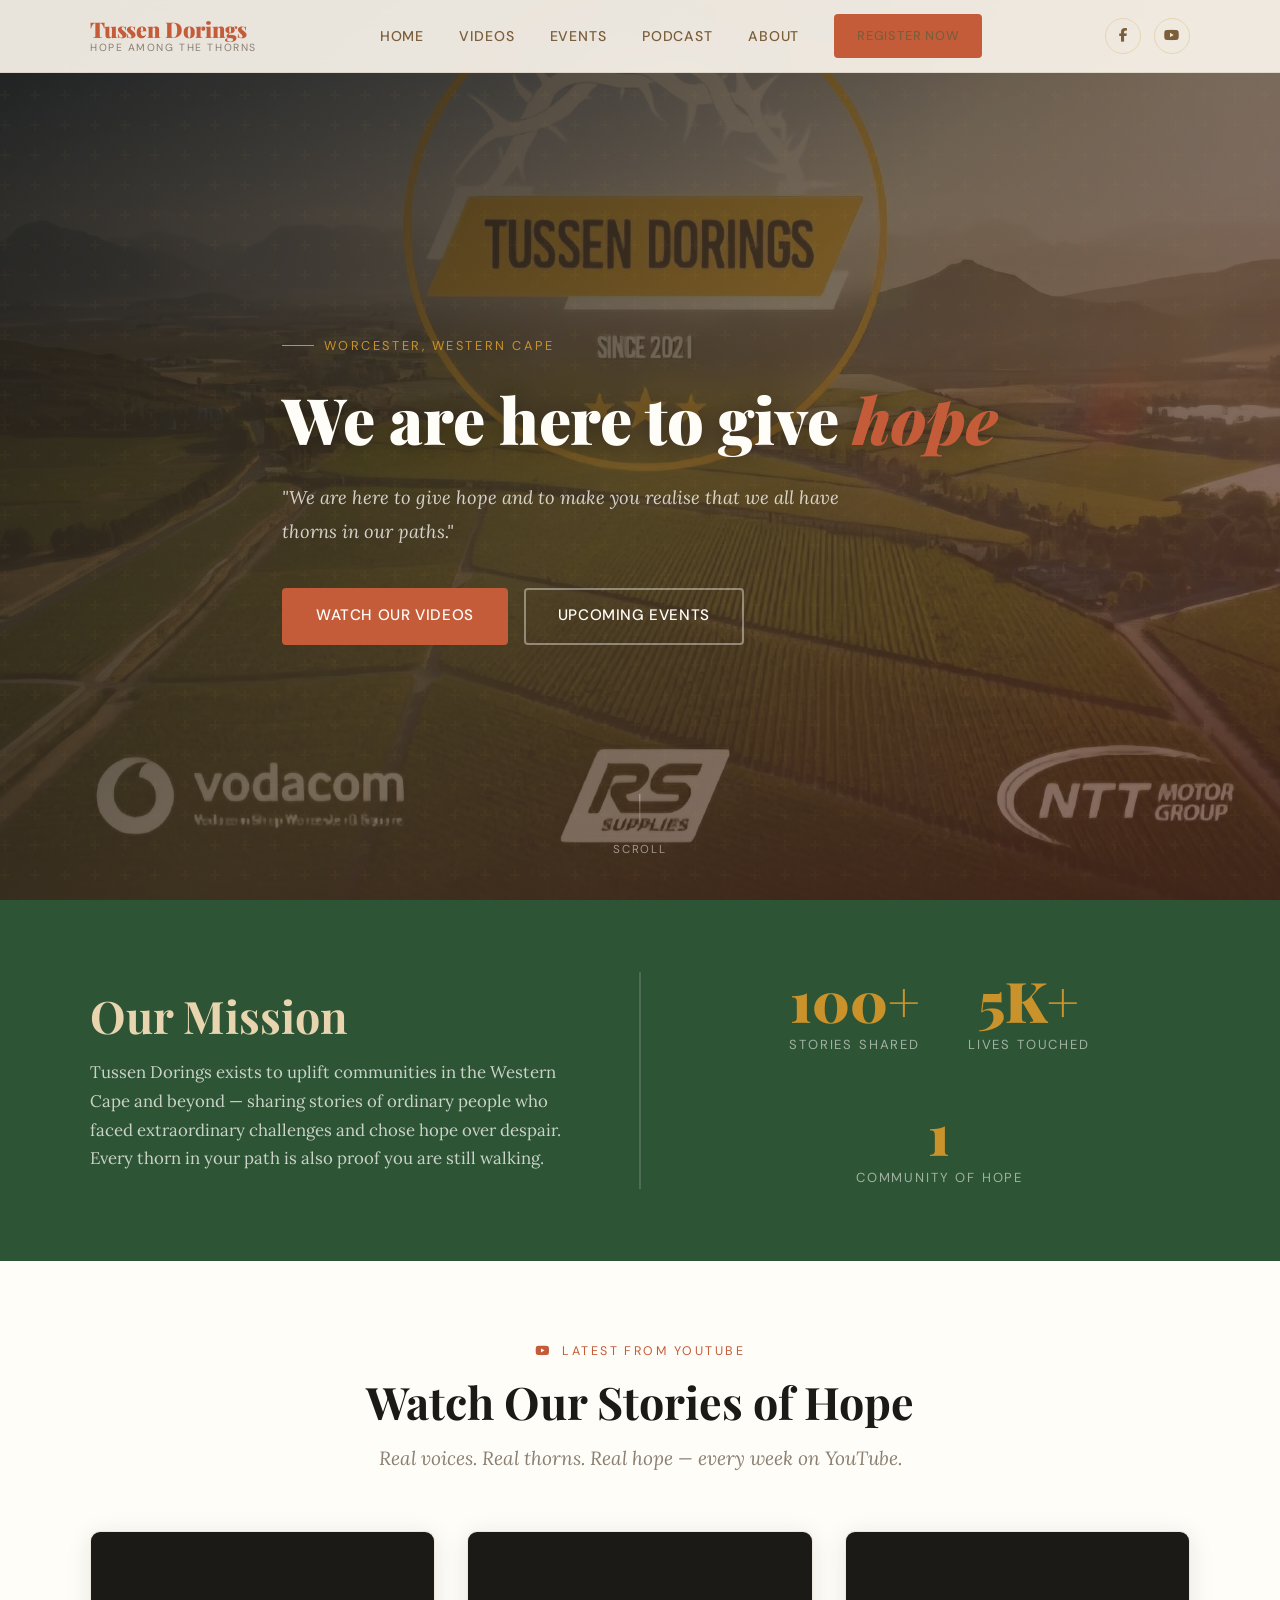
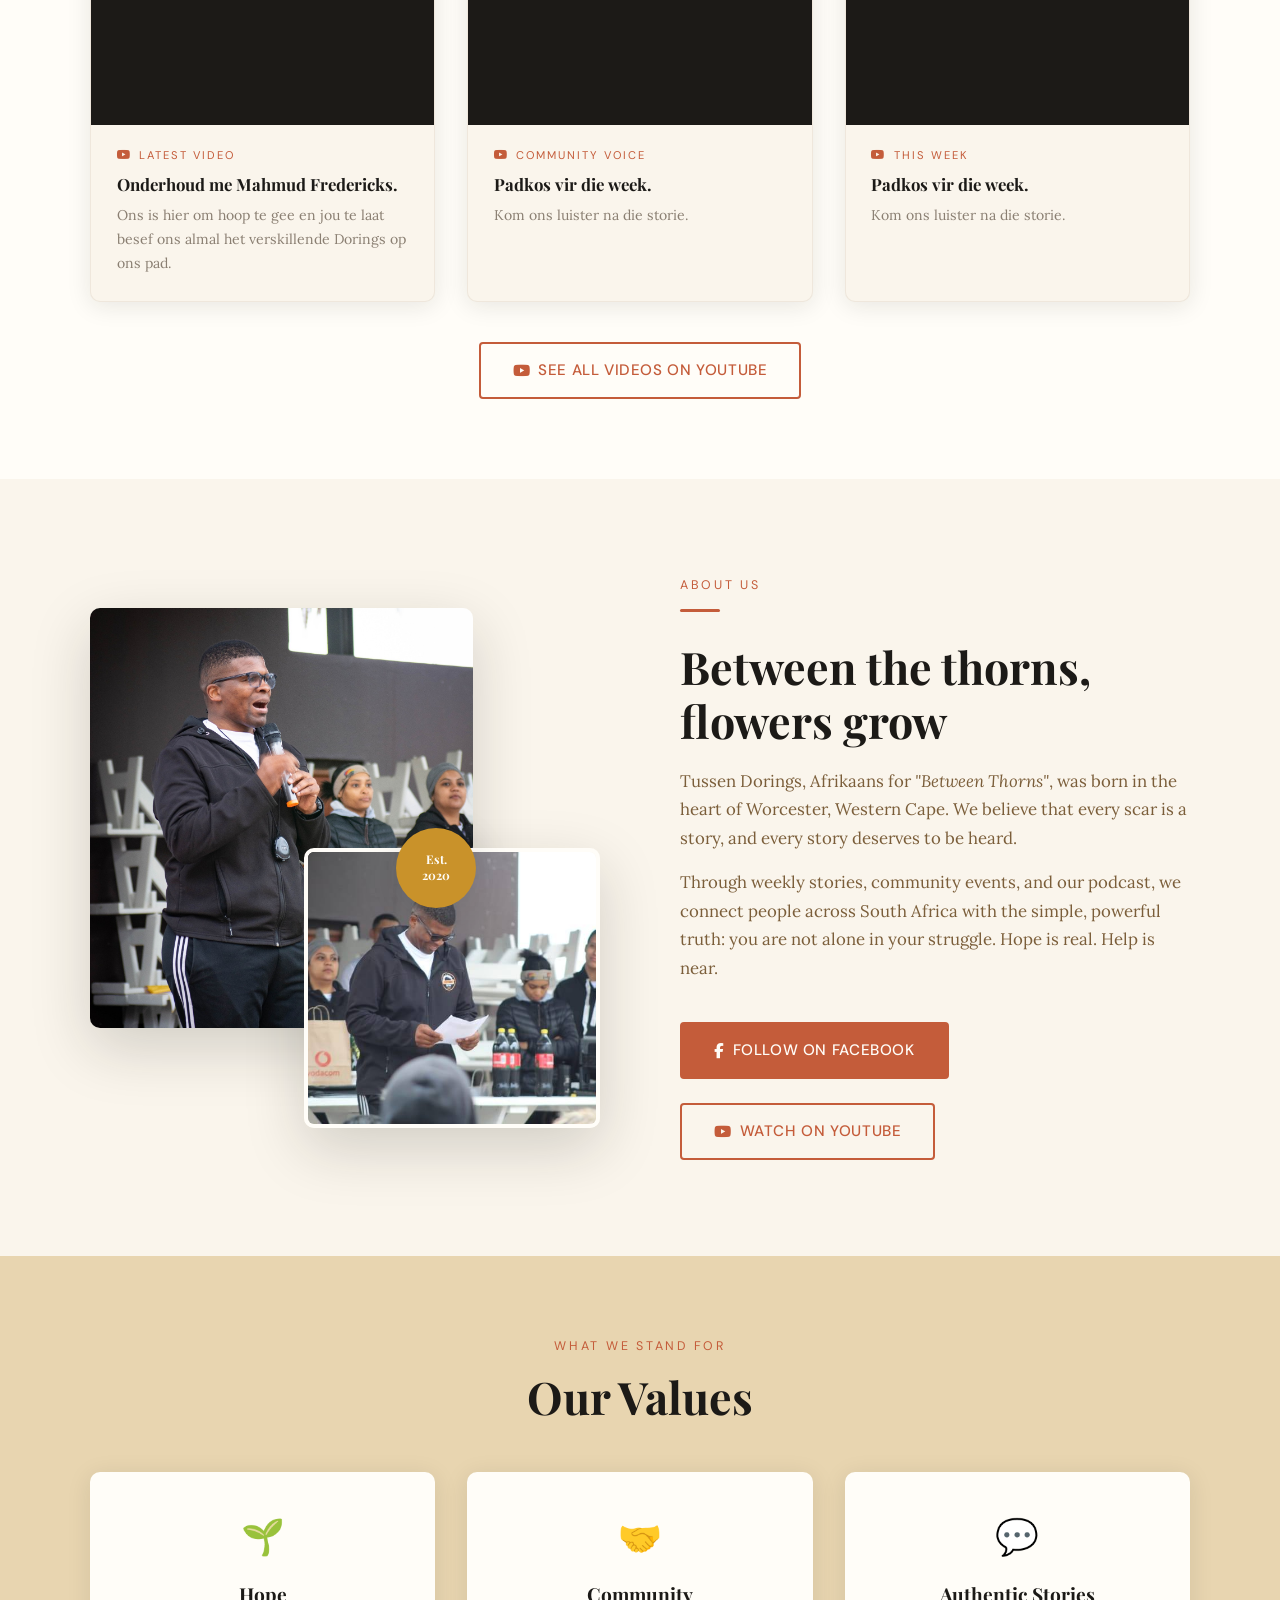
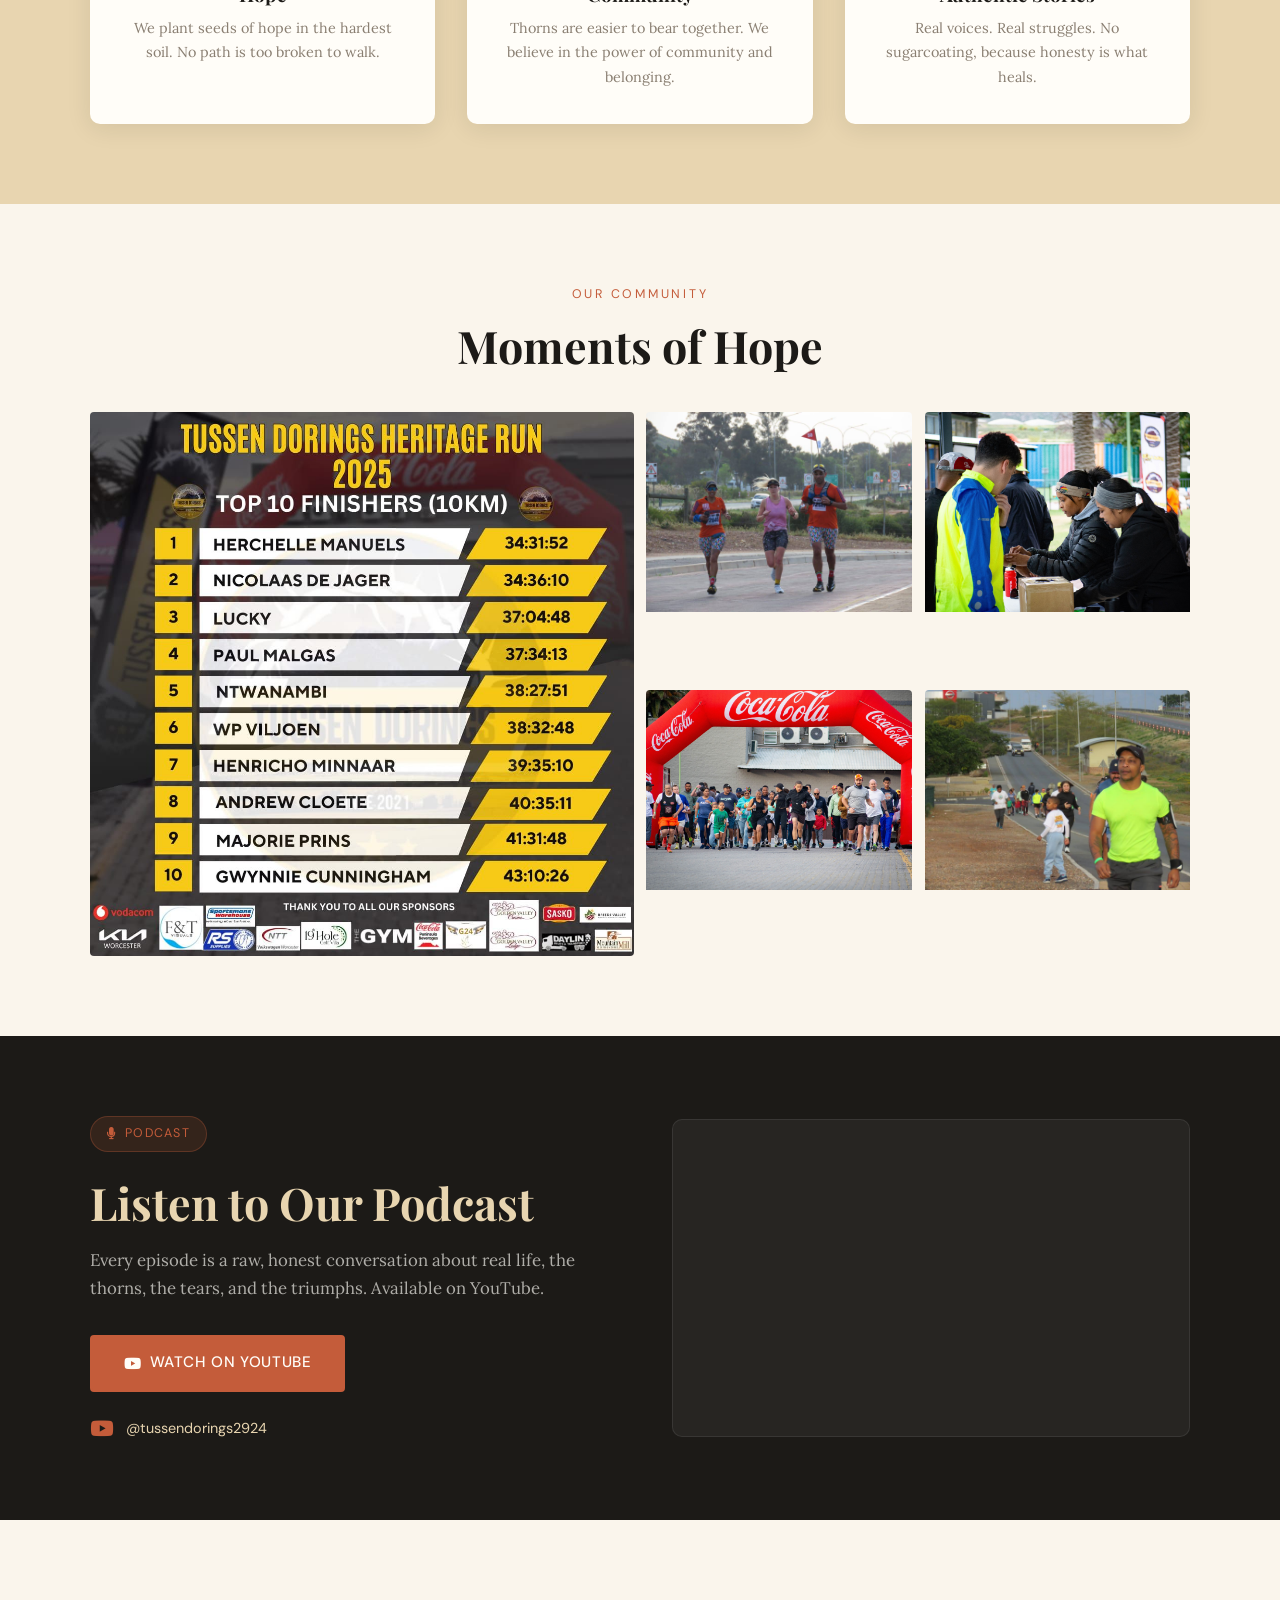
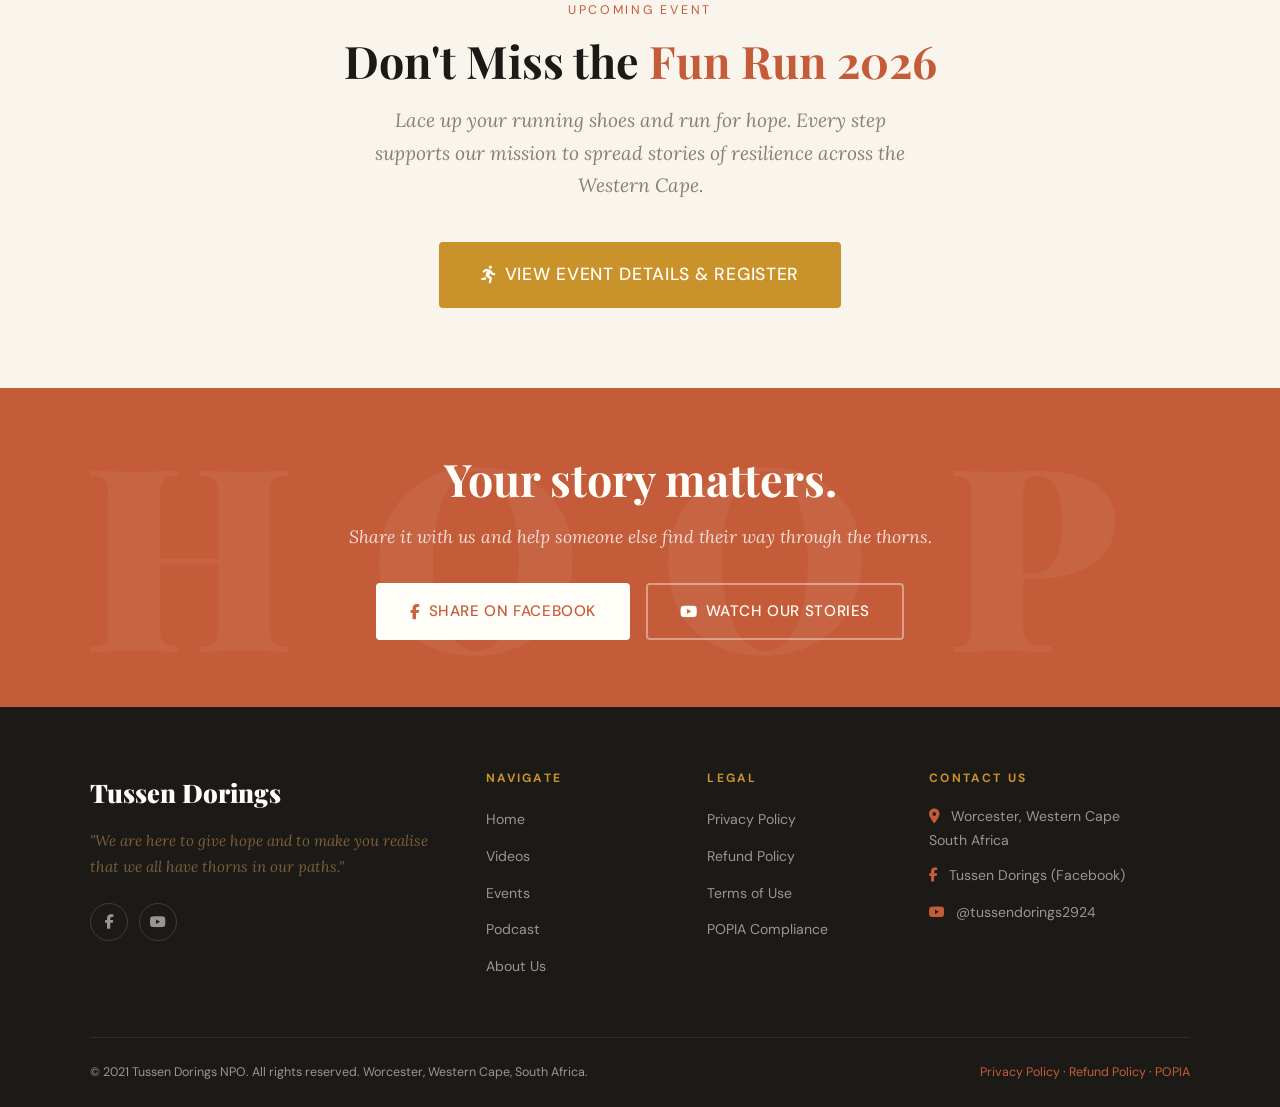
==== commit a294a106: "third commit" ====
--- a/index.html
+++ b/index.html
@@ -462,7 +462,7 @@
         <div class="thorn-accent"></div>
         <h2>Between the thorns, flowers grow</h2>
         <p style="margin-top:1.2rem;">
-          Tussen Dorings — Afrikaans for <em>"Between Thorns"</em> — was born in the heart of Worcester, Western Cape. We believe that every scar is a story, and every story deserves to be heard.
+          Tussen Dorings, Afrikaans for <em>"Between Thorns"</em>, was born in the heart of Worcester, Western Cape. We believe that every scar is a story, and every story deserves to be heard.
         </p>
         <p style="margin-top:1rem;">
           Through weekly stories, community events, and our podcast, we connect people across South Africa with the simple, powerful truth: you are not alone in your struggle. Hope is real. Help is near.
@@ -503,7 +503,7 @@
       <div class="value-card reveal">
         <span class="value-card__icon">💬</span>
         <h4>Authentic Stories</h4>
-        <p>Real voices. Real struggles. No sugarcoating — because honesty is what heals.</p>
+        <p>Real voices. Real struggles. No sugarcoating, because honesty is what heals.</p>
       </div>
     </div>
   </div>
@@ -543,7 +543,7 @@
       <div class="reveal">
         <div class="podcast__badge"><i class="fas fa-microphone"></i> Podcast</div>
         <h2>Listen to Our Podcast</h2>
-        <p>Every episode is a raw, honest conversation about real life — the thorns, the tears, and the triumphs. Available on YouTube and wherever you listen to podcasts.</p>
+        <p>Every episode is a raw, honest conversation about real life, the thorns, the tears, and the triumphs. Available on YouTube.</p>
         <div style="margin-top:2rem; display:flex; gap:1rem; flex-wrap:wrap;">
           <a href="https://www.youtube.com/@tussendorings2924" target="_blank" class="btn btn-primary">
             <i class="fab fa-youtube"></i> Watch on YouTube
@@ -575,7 +575,7 @@
 <section style="background:var(--cream); padding:5rem 0;">
   <div class="container" style="text-align:center;">
     <span class="section-label">Upcoming Event</span>
-    <h2 class="reveal">Don't Miss the <strong style="color:var(--terracotta);">Fun Run 2025</strong></h2>
+    <h2 class="reveal">Don't Miss the <strong style="color:var(--terracotta);">Fun Run 2026</strong></h2>
     <p class="lead reveal" style="max-width:540px; margin:1rem auto 2.5rem;">
       Lace up your running shoes and run for hope. Every step supports our mission to spread stories of resilience across the Western Cape.
     </p>
@@ -655,7 +655,7 @@
       </div>
     </div>
     <div class="footer__bottom">
-      <span>© 2025 Tussen Dorings NPO. All rights reserved. Worcester, Western Cape, South Africa.</span>
+      <span>© 2021 Tussen Dorings NPO. All rights reserved. Worcester, Western Cape, South Africa.</span>
       <span>
         <a href="event.html#privacy">Privacy Policy</a> ·
         <a href="event.html#refund">Refund Policy</a> ·
